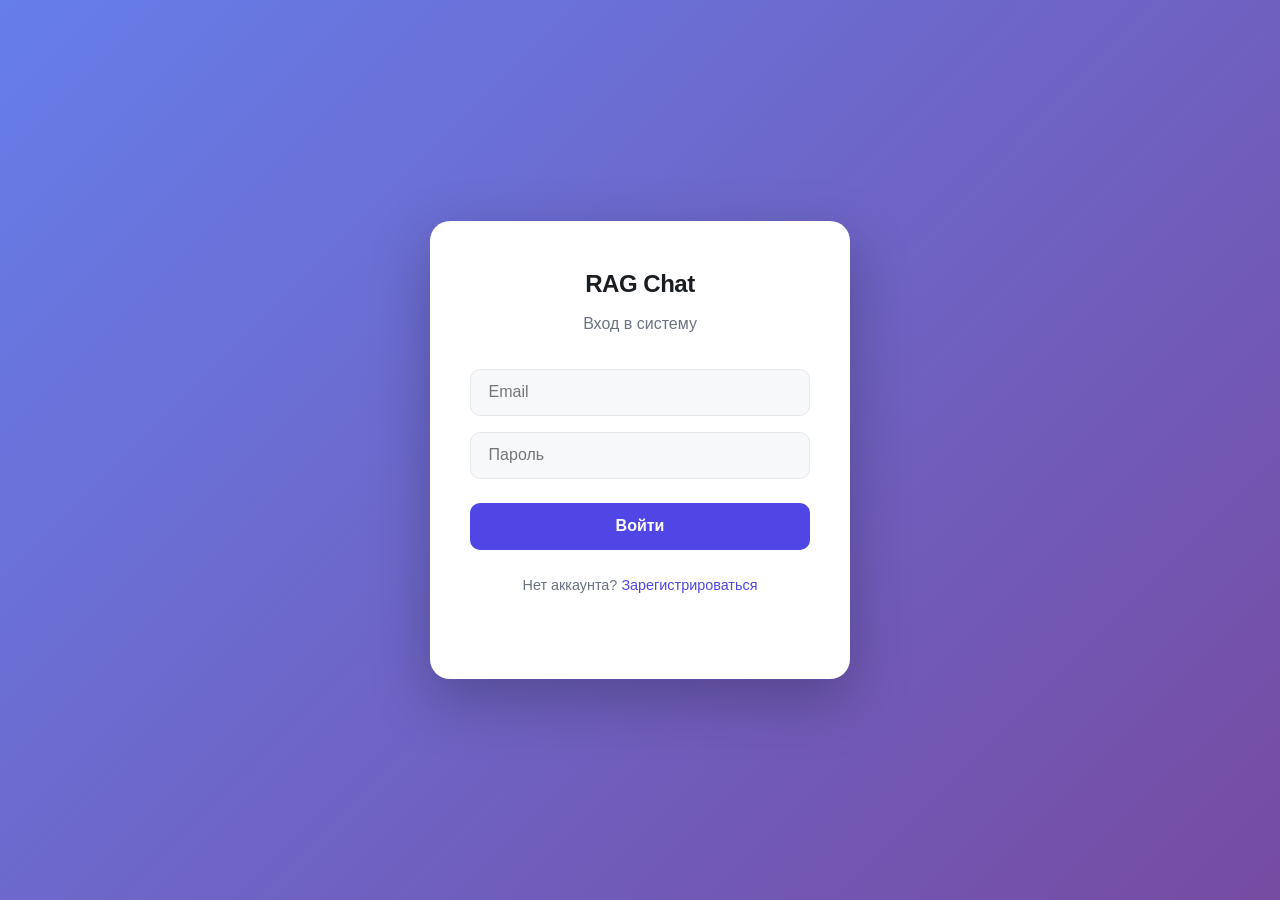
==== web-ui/login.html @ 62a20cab "Alfa" ====
<!doctype html>
<html lang="ru">
    <head>
        <meta charset="UTF-8" />
        <title>Вход — RAG Chat</title>
        <link rel="stylesheet" href="css/style.css" />
    </head>
    <body class="auth-page">
        <div class="auth-card">
            <h1>RAG Chat</h1>
            <h2>Вход в систему</h2>
            <form id="login-form">
                <input
                    type="email"
                    id="email"
                    placeholder="Email"
                    required
                    autocomplete="email"
                />
                <input
                    type="password"
                    id="password"
                    placeholder="Пароль"
                    required
                    autocomplete="current-password"
                />
                <button type="submit">Войти</button>
            </form>
            <p class="auth-link">
                Нет аккаунта? <a href="register.html">Зарегистрироваться</a>
            </p>
            <div id="error" class="auth-error"></div>
        </div>
        <script src="js/auth.js"></script>
        <script>
            document
                .getElementById("login-form")
                .addEventListener("submit", async (e) => {
                    e.preventDefault();
                    const email = document.getElementById("email").value;
                    const password = document.getElementById("password").value;
                    const btn = e.target.querySelector("button");
                    btn.disabled = true;
                    try {
                        await login(email, password);
                        window.location.href = "index.html";
                    } catch (err) {
                        document.getElementById("error").textContent =
                            err.message;
                        btn.disabled = false;
                    }
                });
        </script>
    </body>
</html>
---- web-ui/css/style.css ----
/* ============================================================
   RAG Chat — modern UI
   ============================================================ */

* {
    box-sizing: border-box;
    margin: 0;
    padding: 0;
}

:root {
    --bg: #f7f8fa;
    --surface: #ffffff;
    --border: #e6e8ec;
    --text: #1a1d21;
    --text-muted: #6b7280;
    --primary: #4f46e5;
    --primary-hover: #4338ca;
    --primary-soft: #eef2ff;
    --user-bubble: #4f46e5;
    --user-text: #ffffff;
    --assistant-bubble: #f3f4f6;
    --assistant-text: #1a1d21;
    --danger: #dc2626;
    --success: #16a34a;
    --warning: #d97706;
    --radius: 12px;
    --radius-lg: 16px;
    --shadow-sm: 0 1px 2px rgba(0, 0, 0, 0.04);
    --shadow: 0 2px 8px rgba(0, 0, 0, 0.06);
    --shadow-lg: 0 8px 24px rgba(0, 0, 0, 0.08);
}

html, body {
    height: 100%;
}

body {
    font-family: -apple-system, BlinkMacSystemFont, "Inter", "Segoe UI", Roboto, sans-serif;
    font-size: 15px;
    line-height: 1.6;
    color: var(--text);
    background: var(--bg);
    display: flex;
    flex-direction: column;
    min-height: 100vh;
    -webkit-font-smoothing: antialiased;
}

/* ============================================================
   Header
   ============================================================ */

header {
    background: var(--surface);
    border-bottom: 1px solid var(--border);
    padding: 1rem 2rem;
    display: flex;
    align-items: center;
    justify-content: space-between;
    position: sticky;
    top: 0;
    z-index: 50;
}

header h1 {
    font-size: 1.25rem;
    font-weight: 700;
    letter-spacing: -0.02em;
    color: var(--text);
}

header h1::before {
    content: '';
    display: inline-block;
    width: 8px;
    height: 8px;
    background: var(--primary);
    border-radius: 50%;
    margin-right: 0.6rem;
    vertical-align: middle;
}

nav {
    display: flex;
    align-items: center;
    gap: 0.5rem;
}

nav a {
    color: var(--text-muted);
    text-decoration: none;
    padding: 0.5rem 1rem;
    border-radius: var(--radius);
    font-size: 0.95rem;
    font-weight: 500;
    transition: all 0.15s ease;
}

nav a:hover {
    background: var(--bg);
    color: var(--text);
}

nav a.active {
    background: var(--primary-soft);
    color: var(--primary);
}

#user-info {
    color: var(--text-muted);
    font-size: 0.9rem;
    margin-left: 1rem;
    padding-left: 1rem;
    border-left: 1px solid var(--border);
}

.logout-btn {
    background: transparent;
    border: 1px solid var(--border);
    color: var(--text-muted);
    padding: 0.45rem 1rem;
    border-radius: var(--radius);
    cursor: pointer;
    font-size: 0.9rem;
    font-family: inherit;
    transition: all 0.15s ease;
    margin-left: 0.5rem;
}

.logout-btn:hover {
    background: var(--danger);
    border-color: var(--danger);
    color: #fff;
}

/* ============================================================
   Chat
   ============================================================ */

.chat-container {
    flex: 1;
    display: flex;
    flex-direction: column;
    max-width: 1100px;
    width: 100%;
    margin: 0 auto;
    padding: 1.5rem 2rem 2rem;
    min-height: 0;
    gap: 1.25rem;
}

.messages {
    flex: 1;
    overflow-y: auto;
    background: var(--surface);
    border: 1px solid var(--border);
    border-radius: var(--radius-lg);
    padding: 2rem;
    box-shadow: var(--shadow-sm);
    scroll-behavior: smooth;
    min-height: 0;
}

.messages::-webkit-scrollbar {
    width: 8px;
}

.messages::-webkit-scrollbar-thumb {
    background: #d1d5db;
    border-radius: 4px;
}

.messages::-webkit-scrollbar-thumb:hover {
    background: #9ca3af;
}

.empty-state {
    text-align: center;
    padding: 4rem 2rem;
    color: var(--text-muted);
}

.empty-state p:first-child {
    font-size: 1.15rem;
    font-weight: 500;
    color: var(--text);
    margin-bottom: 0.5rem;
}

.empty-state p:last-child {
    font-size: 0.9rem;
}

/* Message bubbles */

.message {
    margin-bottom: 1.75rem;
    display: flex;
    flex-direction: column;
    animation: fadeIn 0.2s ease;
}

@keyframes fadeIn {
    from { opacity: 0; transform: translateY(4px); }
    to { opacity: 1; transform: translateY(0); }
}

.message.user {
    align-items: flex-end;
}

.message.assistant {
    align-items: flex-start;
}

.message-bubble {
    max-width: 78%;
    padding: 1rem 1.25rem;
    border-radius: 16px;
    white-space: pre-wrap;
    word-wrap: break-word;
    font-size: 1rem;
    line-height: 1.65;
}

.message.user .message-bubble {
    background: var(--user-bubble);
    color: var(--user-text);
    border-bottom-right-radius: 4px;
    box-shadow: 0 2px 6px rgba(79, 70, 229, 0.2);
}

.message.assistant .message-bubble {
    background: var(--assistant-bubble);
    color: var(--assistant-text);
    border-bottom-left-radius: 4px;
}

/* Sources */

.sources {
    margin-top: 1rem;
    padding: 1rem 1.25rem;
    background: var(--primary-soft);
    border-left: 3px solid var(--primary);
    border-radius: 8px;
    font-size: 0.9rem;
    max-width: 78%;
}

.sources-title {
    font-weight: 600;
    margin-bottom: 0.75rem;
    color: var(--primary);
    font-size: 0.85rem;
    letter-spacing: 0.02em;
    text-transform: uppercase;
}

.source {
    margin-bottom: 0.75rem;
    padding: 0.75rem;
    background: rgba(255, 255, 255, 0.7);
    border-radius: 6px;
}

.source:last-child {
    margin-bottom: 0;
}

.source-header {
    display: flex;
    align-items: center;
    justify-content: space-between;
    margin-bottom: 0.35rem;
}

.source-similarity {
    color: var(--primary);
    font-weight: 600;
    font-size: 0.85rem;
}

.source-doc {
    color: var(--text-muted);
    font-size: 0.75rem;
    font-family: monospace;
}

.source-preview {
    color: var(--text-muted);
    font-size: 0.85rem;
    line-height: 1.5;
}

.typing-indicator {
    display: inline-block;
    color: var(--text-muted);
    animation: blink 1s steps(2) infinite;
}

@keyframes blink {
    50% { opacity: 0; }
}

/* Chat form */

.chat-form {
    display: flex;
    gap: 0.75rem;
    background: var(--surface);
    padding: 0.75rem;
    border: 1px solid var(--border);
    border-radius: var(--radius-lg);
    box-shadow: var(--shadow-sm);
    transition: border-color 0.15s ease, box-shadow 0.15s ease;
}

.chat-form:focus-within {
    border-color: var(--primary);
    box-shadow: 0 0 0 3px rgba(79, 70, 229, 0.1);
}

.chat-form textarea {
    flex: 1;
    border: none;
    padding: 0.75rem 1rem;
    font-family: inherit;
    font-size: 1rem;
    line-height: 1.5;
    resize: none;
    outline: none;
    background: transparent;
    color: var(--text);
    min-height: 72px;
    max-height: 200px;
}

.chat-form textarea::placeholder {
    color: var(--text-muted);
}

.chat-form button {
    background: var(--primary);
    color: #fff;
    border: none;
    padding: 0 1.75rem;
    border-radius: 10px;
    font-size: 1rem;
    font-weight: 600;
    cursor: pointer;
    font-family: inherit;
    transition: background 0.15s ease, transform 0.05s ease;
    min-width: 120px;
}

.chat-form button:hover:not(:disabled) {
    background: var(--primary-hover);
}

.chat-form button:active:not(:disabled) {
    transform: scale(0.98);
}

.chat-form button:disabled {
    background: #d1d5db;
    cursor: not-allowed;
}

/* ============================================================
   Documents
   ============================================================ */

.documents-container {
    max-width: 1100px;
    margin: 0 auto;
    width: 100%;
    padding: 2rem;
    display: flex;
    flex-direction: column;
    gap: 1.5rem;
}

section {
    background: var(--surface);
    padding: 1.75rem 2rem;
    border: 1px solid var(--border);
    border-radius: var(--radius-lg);
    box-shadow: var(--shadow-sm);
}

.section-header {
    display: flex;
    align-items: center;
    justify-content: space-between;
    margin-bottom: 1.25rem;
}

section h2 {
    font-size: 1.15rem;
    font-weight: 600;
    color: var(--text);
    letter-spacing: -0.01em;
}

.upload-section form {
    display: flex;
    gap: 0.75rem;
    align-items: center;
}

#file {
    flex: 1;
    padding: 0.75rem 1rem;
    border: 1px dashed var(--border);
    border-radius: 10px;
    font-family: inherit;
    font-size: 0.95rem;
    cursor: pointer;
    background: var(--bg);
    transition: border-color 0.15s ease;
}

#file:hover {
    border-color: var(--primary);
}

#upload-btn {
    background: var(--primary);
    color: #fff;
    border: none;
    padding: 0.75rem 1.75rem;
    border-radius: 10px;
    font-size: 0.95rem;
    font-weight: 600;
    cursor: pointer;
    font-family: inherit;
    transition: background 0.15s ease;
}

#upload-btn:hover:not(:disabled) {
    background: var(--primary-hover);
}

#upload-btn:disabled {
    background: #d1d5db;
    cursor: not-allowed;
}

#upload-status {
    margin-top: 1rem;
    padding: 0.75rem 1rem;
    border-radius: 8px;
    display: none;
    font-size: 0.9rem;
}

#upload-status.success {
    display: block;
    background: #dcfce7;
    color: #166534;
}

#upload-status.error {
    display: block;
    background: #fee2e2;
    color: #991b1b;
}

#upload-status.pending {
    display: block;
    background: #fef3c7;
    color: #92400e;
}

.hint {
    margin-top: 0.75rem;
    font-size: 0.85rem;
    color: var(--text-muted);
}

#refresh-btn {
    background: transparent;
    border: 1px solid var(--border);
    color: var(--text-muted);
    padding: 0.5rem 1rem;
    border-radius: 8px;
    cursor: pointer;
    font-size: 0.9rem;
    font-family: inherit;
    transition: all 0.15s ease;
}

#refresh-btn:hover {
    background: var(--primary-soft);
    border-color: var(--primary);
    color: var(--primary);
}

#documents-table {
    width: 100%;
    border-collapse: collapse;
    margin-top: 0.5rem;
}

#documents-table th {
    text-align: left;
    padding: 0.75rem 1rem;
    font-size: 0.8rem;
    font-weight: 600;
    text-transform: uppercase;
    letter-spacing: 0.05em;
    color: var(--text-muted);
    border-bottom: 2px solid var(--border);
}

#documents-table td {
    padding: 1rem;
    border-bottom: 1px solid var(--border);
    font-size: 0.95rem;
    vertical-align: middle;
}

#documents-table tr:last-child td {
    border-bottom: none;
}

#documents-table tr:hover td {
    background: var(--bg);
}

.status-READY { color: var(--success); font-weight: 600; }
.status-PROCESSING { color: var(--warning); font-weight: 600; }
.status-FAILED { color: var(--danger); font-weight: 600; }
.status-UPLOADED { color: var(--text-muted); }

.delete-btn {
    background: transparent;
    border: 1px solid var(--danger);
    color: var(--danger);
    padding: 0.4rem 0.9rem;
    border-radius: 6px;
    cursor: pointer;
    font-size: 0.85rem;
    font-family: inherit;
    transition: all 0.15s ease;
}

.delete-btn:hover {
    background: var(--danger);
    color: #fff;
}

.empty-state.error {
    color: var(--danger);
}

/* ============================================================
   Auth pages
   ============================================================ */

.auth-page {
    display: flex;
    align-items: center;
    justify-content: center;
    min-height: 100vh;
    background: linear-gradient(135deg, #667eea 0%, #764ba2 100%);
    padding: 2rem;
}

.auth-card {
    background: #fff;
    padding: 2.75rem 2.5rem;
    border-radius: 20px;
    box-shadow: 0 20px 60px rgba(0, 0, 0, 0.25);
    width: 100%;
    max-width: 420px;
}

.auth-card h1 {
    text-align: center;
    font-size: 1.5rem;
    margin-bottom: 0.5rem;
    font-weight: 700;
    letter-spacing: -0.02em;
    color: var(--text);
}

.auth-card h2 {
    text-align: center;
    margin-bottom: 2rem;
    color: var(--text-muted);
    font-weight: 400;
    font-size: 1rem;
}

.auth-card form {
    display: flex;
    flex-direction: column;
    gap: 1rem;
}

.auth-card input {
    padding: 0.85rem 1.1rem;
    border: 1px solid var(--border);
    border-radius: 10px;
    font-size: 1rem;
    font-family: inherit;
    outline: none;
    transition: border-color 0.15s ease, box-shadow 0.15s ease;
    background: var(--bg);
}

.auth-card input:focus {
    border-color: var(--primary);
    box-shadow: 0 0 0 3px rgba(79, 70, 229, 0.1);
    background: #fff;
}

.auth-card button {
    background: var(--primary);
    color: #fff;
    border: none;
    padding: 0.9rem;
    border-radius: 10px;
    font-size: 1rem;
    font-weight: 600;
    cursor: pointer;
    font-family: inherit;
    margin-top: 0.5rem;
    transition: background 0.15s ease;
}

.auth-card button:hover:not(:disabled) {
    background: var(--primary-hover);
}

.auth-card button:disabled {
    background: #d1d5db;
    cursor: not-allowed;
}

.auth-link {
    text-align: center;
    margin-top: 1.5rem;
    font-size: 0.9rem;
    color: var(--text-muted);
}

.auth-link a {
    color: var(--primary);
    text-decoration: none;
    font-weight: 500;
}

.auth-link a:hover {
    text-decoration: underline;
}

.auth-error {
    color: var(--danger);
    text-align: center;
    margin-top: 1rem;
    font-size: 0.9rem;
    min-height: 1.4rem;
}

/* ============================================================
   Responsive
   ============================================================ */

@media (max-width: 768px) {
    header {
        padding: 0.75rem 1rem;
        flex-wrap: wrap;
        gap: 0.5rem;
    }

    header h1 {
        font-size: 1.1rem;
    }

    nav a {
        padding: 0.4rem 0.75rem;
        font-size: 0.85rem;
    }

    #user-info {
        display: none;
    }

    .chat-container {
        padding: 1rem;
    }

    .messages {
        padding: 1.25rem;
    }

    .message-bubble {
        max-width: 90%;
    }

    .sources {
        max-width: 90%;
    }

    .chat-form {
        flex-direction: column;
    }

    .chat-form button {
        padding: 0.85rem;
        width: 100%;
    }

    .documents-container {
        padding: 1rem;
    }

    section {
        padding: 1.25rem;
    }

    .upload-section form {
        flex-direction: column;
        align-items: stretch;
    }

    #documents-table {
        font-size: 0.85rem;
    }

    #documents-table th,
    #documents-table td {
        padding: 0.6rem 0.5rem;
    }
}
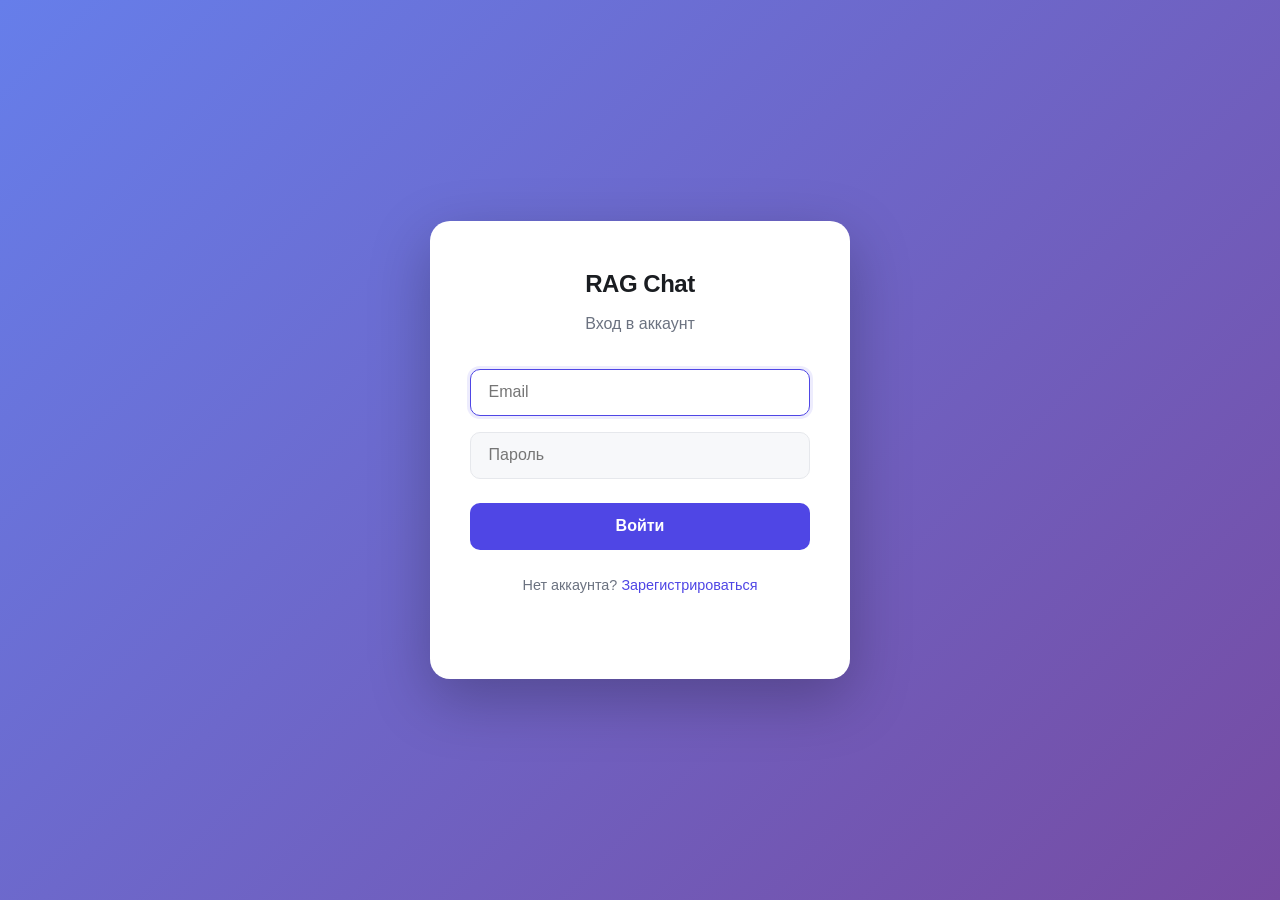
==== commit 941c3084: "changes" ====
--- a/web-ui/login.html
+++ b/web-ui/login.html
@@ -2,13 +2,14 @@
 <html lang="ru">
     <head>
         <meta charset="UTF-8" />
+        <meta name="viewport" content="width=device-width, initial-scale=1.0" />
         <title>Вход — RAG Chat</title>
         <link rel="stylesheet" href="css/style.css" />
     </head>
     <body class="auth-page">
         <div class="auth-card">
             <h1>RAG Chat</h1>
-            <h2>Вход в систему</h2>
+            <h2>Вход в аккаунт</h2>
             <form id="login-form">
                 <input
                     type="email"
@@ -16,6 +17,7 @@
                     placeholder="Email"
                     required
                     autocomplete="email"
+                    autofocus
                 />
                 <input
                     type="password"
@@ -24,7 +26,7 @@
                     required
                     autocomplete="current-password"
                 />
-                <button type="submit">Войти</button>
+                <button type="submit" id="login-btn">Войти</button>
             </form>
             <p class="auth-link">
                 Нет аккаунта? <a href="register.html">Зарегистрироваться</a>
@@ -33,20 +35,28 @@
         </div>
         <script src="js/auth.js"></script>
         <script>
+            // Уже авторизован → сразу в чат
+            if (getToken()) {
+                window.location.href = "index.html";
+            }
+
             document
                 .getElementById("login-form")
                 .addEventListener("submit", async (e) => {
                     e.preventDefault();
                     const email = document.getElementById("email").value;
                     const password = document.getElementById("password").value;
-                    const btn = e.target.querySelector("button");
+                    const btn = document.getElementById("login-btn");
+                    const errorEl = document.getElementById("error");
+
                     btn.disabled = true;
+                    errorEl.textContent = "";
+
                     try {
                         await login(email, password);
                         window.location.href = "index.html";
                     } catch (err) {
-                        document.getElementById("error").textContent =
-                            err.message;
+                        errorEl.textContent = err.message;
                         btn.disabled = false;
                     }
                 });
